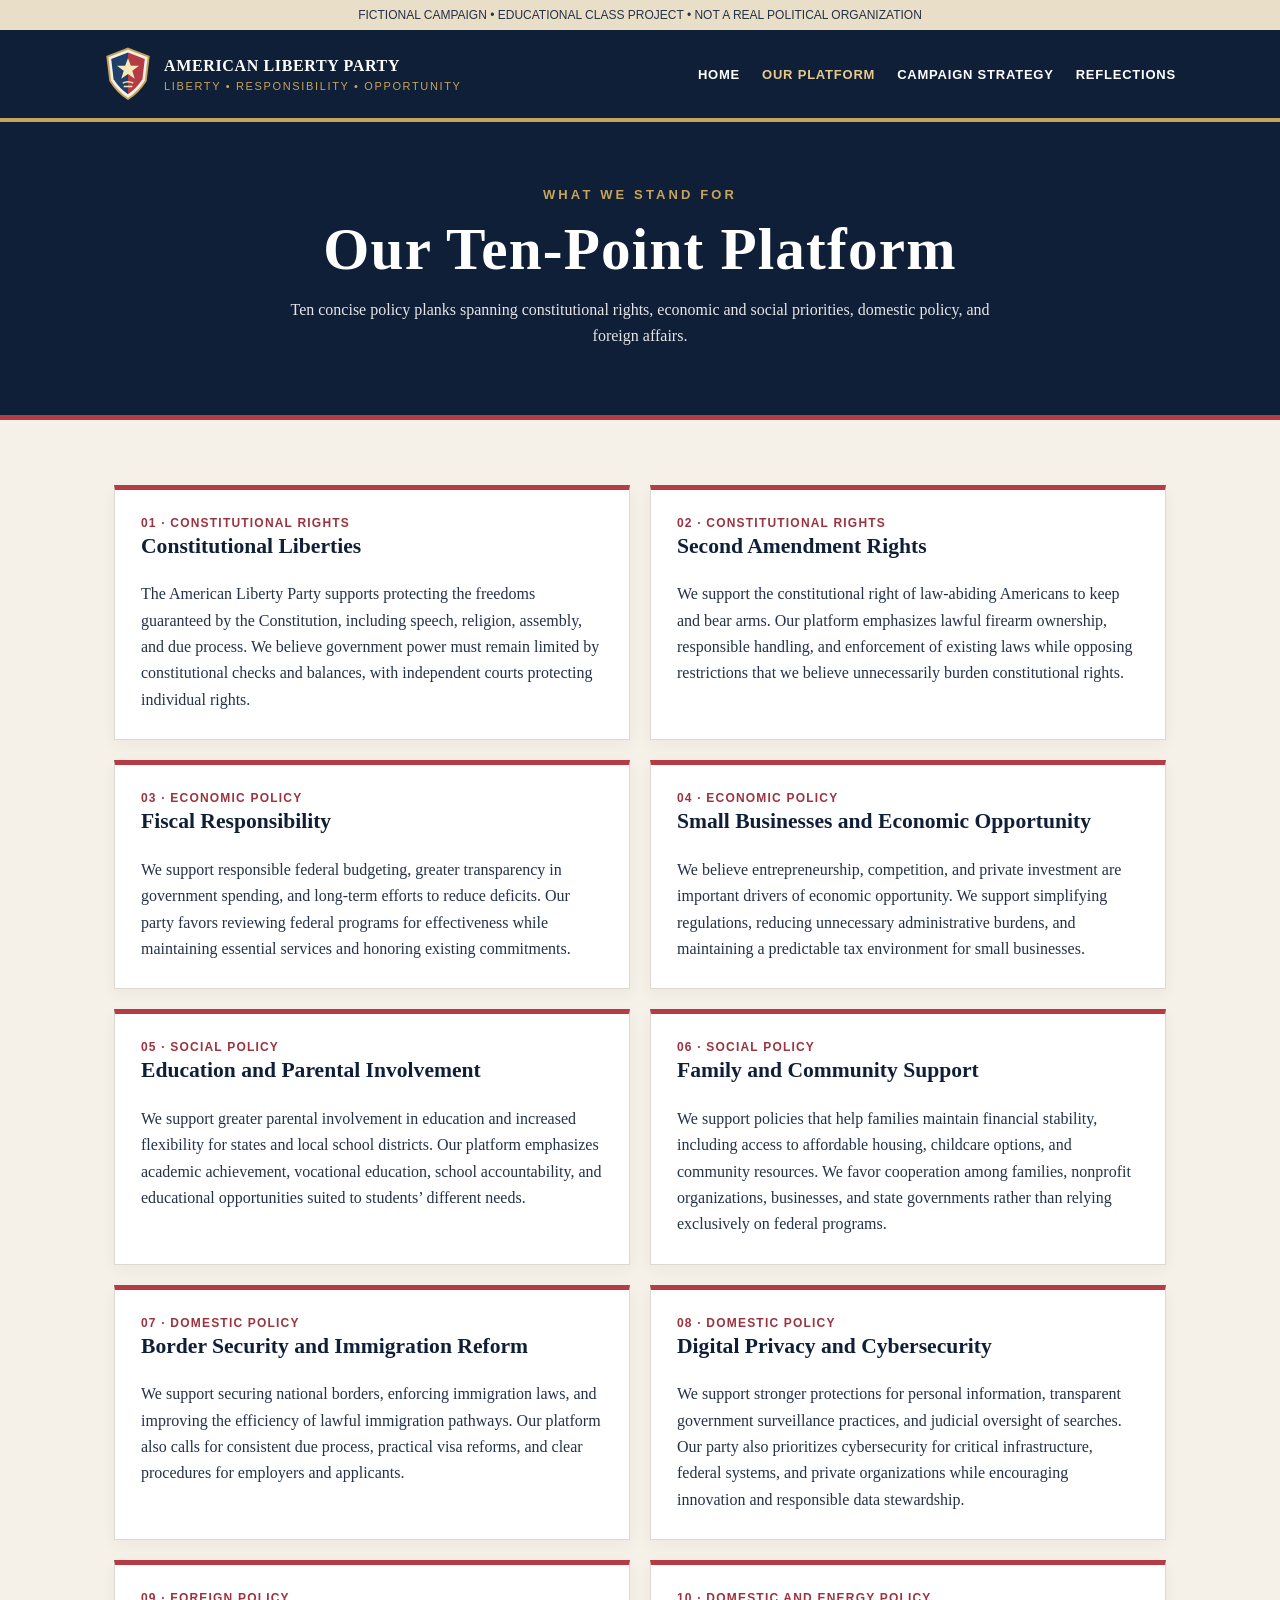
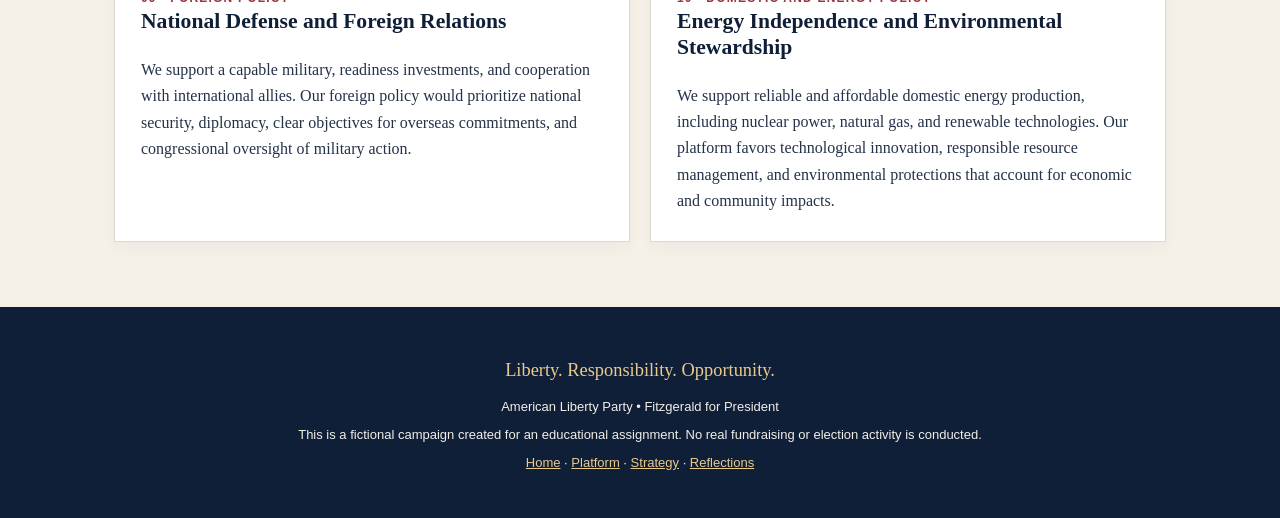
==== platform.html @ 37b35b10 "created website" ====
<!doctype html><html lang="en"><head><meta charset="utf-8"><meta name="viewport" content="width=device-width, initial-scale=1"><meta name="description" content="American Liberty Party fictional campaign website for a political science class project."><title>Our Platform | American Liberty Party</title><link rel="icon" href="assets/eagle-logo.svg" type="image/svg+xml"><link rel="stylesheet" href="css/style.css" defer></head><body><div class="notice">FICTIONAL CAMPAIGN • EDUCATIONAL CLASS PROJECT • NOT A REAL POLITICAL ORGANIZATION</div><header class="site-header"><div class="nav-wrap"><a class="brand" href="index.html"><img src="assets/eagle-logo.svg" alt="American Liberty Party eagle shield"><span>AMERICAN LIBERTY PARTY<small>LIBERTY • RESPONSIBILITY • OPPORTUNITY</small></span></a><button class="menu-button" aria-label="Toggle navigation" aria-expanded="false" aria-controls="site-nav">☰</button><nav class="nav-links" id="site-nav" aria-label="Main navigation"><a href="index.html">Home</a><a href="platform.html" aria-current="page">Our Platform</a><a href="strategy.html">Campaign Strategy</a><a href="reflection.html">Reflections</a></nav></div></header><main><section class="page-banner"><div class="eyebrow">What We Stand For</div><h1>Our Ten-Point Platform</h1><p>Ten concise policy planks spanning constitutional rights, economic and social priorities, domestic policy, and foreign affairs.</p></section><section class="container"><div class="policy-grid"><article class="card"><div class="number">01 · Constitutional Rights</div><h3>Constitutional Liberties</h3><p>The American Liberty Party supports protecting the freedoms guaranteed by the Constitution, including speech, religion, assembly, and due process. We believe government power must remain limited by constitutional checks and balances, with independent courts protecting individual rights.</p></article><article class="card"><div class="number">02 · Constitutional Rights</div><h3>Second Amendment Rights</h3><p>We support the constitutional right of law-abiding Americans to keep and bear arms. Our platform emphasizes lawful firearm ownership, responsible handling, and enforcement of existing laws while opposing restrictions that we believe unnecessarily burden constitutional rights.</p></article><article class="card"><div class="number">03 · Economic Policy</div><h3>Fiscal Responsibility</h3><p>We support responsible federal budgeting, greater transparency in government spending, and long-term efforts to reduce deficits. Our party favors reviewing federal programs for effectiveness while maintaining essential services and honoring existing commitments.</p></article><article class="card"><div class="number">04 · Economic Policy</div><h3>Small Businesses and Economic Opportunity</h3><p>We believe entrepreneurship, competition, and private investment are important drivers of economic opportunity. We support simplifying regulations, reducing unnecessary administrative burdens, and maintaining a predictable tax environment for small businesses.</p></article><article class="card"><div class="number">05 · Social Policy</div><h3>Education and Parental Involvement</h3><p>We support greater parental involvement in education and increased flexibility for states and local school districts. Our platform emphasizes academic achievement, vocational education, school accountability, and educational opportunities suited to students’ different needs.</p></article><article class="card"><div class="number">06 · Social Policy</div><h3>Family and Community Support</h3><p>We support policies that help families maintain financial stability, including access to affordable housing, childcare options, and community resources. We favor cooperation among families, nonprofit organizations, businesses, and state governments rather than relying exclusively on federal programs.</p></article><article class="card"><div class="number">07 · Domestic Policy</div><h3>Border Security and Immigration Reform</h3><p>We support securing national borders, enforcing immigration laws, and improving the efficiency of lawful immigration pathways. Our platform also calls for consistent due process, practical visa reforms, and clear procedures for employers and applicants.</p></article><article class="card"><div class="number">08 · Domestic Policy</div><h3>Digital Privacy and Cybersecurity</h3><p>We support stronger protections for personal information, transparent government surveillance practices, and judicial oversight of searches. Our party also prioritizes cybersecurity for critical infrastructure, federal systems, and private organizations while encouraging innovation and responsible data stewardship.</p></article><article class="card"><div class="number">09 · Foreign Policy</div><h3>National Defense and Foreign Relations</h3><p>We support a capable military, readiness investments, and cooperation with international allies. Our foreign policy would prioritize national security, diplomacy, clear objectives for overseas commitments, and congressional oversight of military action.</p></article><article class="card"><div class="number">10 · Domestic and Energy Policy</div><h3>Energy Independence and Environmental Stewardship</h3><p>We support reliable and affordable domestic energy production, including nuclear power, natural gas, and renewable technologies. Our platform favors technological innovation, responsible resource management, and environmental protections that account for economic and community impacts.</p></article></div></section></main><footer class="footer"><p class="motto">Liberty. Responsibility. Opportunity.</p><p>American Liberty Party • Fitzgerald for President</p><p>This is a fictional campaign created for an educational assignment. No real fundraising or election activity is conducted.</p><p><a href="index.html">Home</a> · <a href="platform.html">Platform</a> · <a href="strategy.html">Strategy</a> · <a href="reflection.html">Reflections</a></p></footer><script src="js/main.js" defer></script></body></html>
---- css/style.css ----
:root{--navy:#101f38;--red:#b33c45;--ivory:#f6f1e8;--gold:#c7a45a;--ink:#243249}*{box-sizing:border-box}html{scroll-behavior:smooth}body{margin:0;font-family:Georgia,'Times New Roman',serif;color:var(--ink);background:var(--ivory);line-height:1.65}a{color:inherit} .notice{background:#e9dfc8;color:#263247;text-align:center;font:12px Arial,sans-serif;padding:8px}.site-header{background:var(--navy);color:white;border-bottom:4px solid var(--gold)}.nav-wrap{max-width:1120px;margin:auto;padding:16px 24px;display:flex;align-items:center;justify-content:space-between;gap:20px}.brand{display:flex;align-items:center;gap:12px;text-decoration:none;font-weight:bold;line-height:1.2;letter-spacing:.04em}.brand img{width:48px;height:56px}.brand small{display:block;font:11px Arial,sans-serif;color:var(--gold);letter-spacing:.15em;margin-top:4px}.nav-links{display:flex;gap:22px;align-items:center}.nav-links a{text-decoration:none;font:700 13px Arial,sans-serif;text-transform:uppercase;letter-spacing:.06em}.nav-links a:hover,.nav-links a[aria-current=page]{color:#e7ca8b}.menu-button{display:none;background:transparent;color:white;border:1px solid #9ba6b7;border-radius:4px;padding:9px 12px;font-size:18px;cursor:pointer}.hero{background:linear-gradient(135deg,#101f38 0%,#213a5d 100%);color:white;text-align:center;padding:105px 24px 112px;border-bottom:7px solid var(--red)}.eyebrow{font:700 13px Arial,sans-serif;letter-spacing:.24em;text-transform:uppercase;color:var(--gold)}h1,h2,h3{line-height:1.2}h1{font-size:clamp(2.5rem,7vw,5.6rem);margin:16px auto;max-width:960px;letter-spacing:.02em}h2{font-size:clamp(1.9rem,4vw,2.7rem);color:var(--navy)}h3{font-size:1.35rem;color:var(--navy)}.hero h1{color:white}.hero .sub{font-size:clamp(1.2rem,3vw,1.8rem);color:#f3e8d5;letter-spacing:.05em}.hero p{max-width:700px;margin:20px auto 28px}.button{display:inline-block;background:var(--red);color:white;text-decoration:none;font:700 13px Arial,sans-serif;text-transform:uppercase;letter-spacing:.08em;padding:15px 22px;border:2px solid var(--red);margin:6px;border-radius:2px}.button.secondary{background:transparent;border-color:var(--gold);color:white}.button:hover{filter:brightness(1.12)}.container{max-width:1100px;margin:auto;padding:65px 24px}.intro{text-align:center;max-width:790px;margin:0 auto 38px}.intro p{font-size:1.08rem}.section-rule{height:3px;background:var(--gold);width:75px;margin:20px auto}.grid{display:grid;grid-template-columns:repeat(3,1fr);gap:22px}.card{background:#fff;border:1px solid #ded9d0;border-top:5px solid var(--red);padding:26px;box-shadow:0 5px 15px #101f380b}.card h3{margin-top:4px}.card .number{font:700 12px Arial,sans-serif;color:#9b3440;letter-spacing:.1em;text-transform:uppercase}.band{background:#e9e1d2}.page-banner{background:var(--navy);color:white;text-align:center;padding:65px 20px;border-bottom:5px solid var(--red)}.page-banner h1{font-size:clamp(2.3rem,5vw,3.7rem);margin:12px auto;color:white}.page-banner p{max-width:700px;margin:auto;color:#e5e5e5}.policy-grid{display:grid;grid-template-columns:repeat(2,1fr);gap:20px}.policy-grid .card{height:100%}.policy-grid p{margin-bottom:0}.strategy-section{background:white;border-left:5px solid var(--red);padding:25px 30px;margin:22px 0;box-shadow:0 4px 14px #101f380b}.strategy-section h2{font-size:1.7rem;margin-top:0}.strategy-section p{margin-bottom:0}.reflection{background:white;border:1px solid #ddd6ca;padding:30px;margin:24px 0}.reflection h2{margin-top:0}.placeholder{background:#f7f2e9;border:2px dashed #b8ab96;padding:20px;color:#5e5b56}.footer{background:var(--navy);color:#f1eee7;text-align:center;padding:35px 20px;font:13px Arial,sans-serif}.footer a{color:#e8ca8c}.footer .motto{font-family:Georgia,serif;font-size:1.15rem;color:#e8ca8c}.callout{background:var(--navy);color:white;padding:34px;text-align:center}.callout h2{color:white}.callout p{max-width:730px;margin:auto}.callout .button{margin-top:22px}.small{font:13px Arial,sans-serif;color:#647085}@media(max-width:800px){.grid{grid-template-columns:1fr}.policy-grid{grid-template-columns:1fr}.menu-button{display:block}.nav-wrap{flex-wrap:wrap}.nav-links{display:none;flex-basis:100%;flex-direction:column;align-items:flex-start;gap:0;padding:12px 0}.nav-links.open{display:flex}.nav-links a{display:block;padding:12px 0;width:100%}.hero{padding:70px 20px}.container{padding:45px 18px}.strategy-section{padding:22px}}
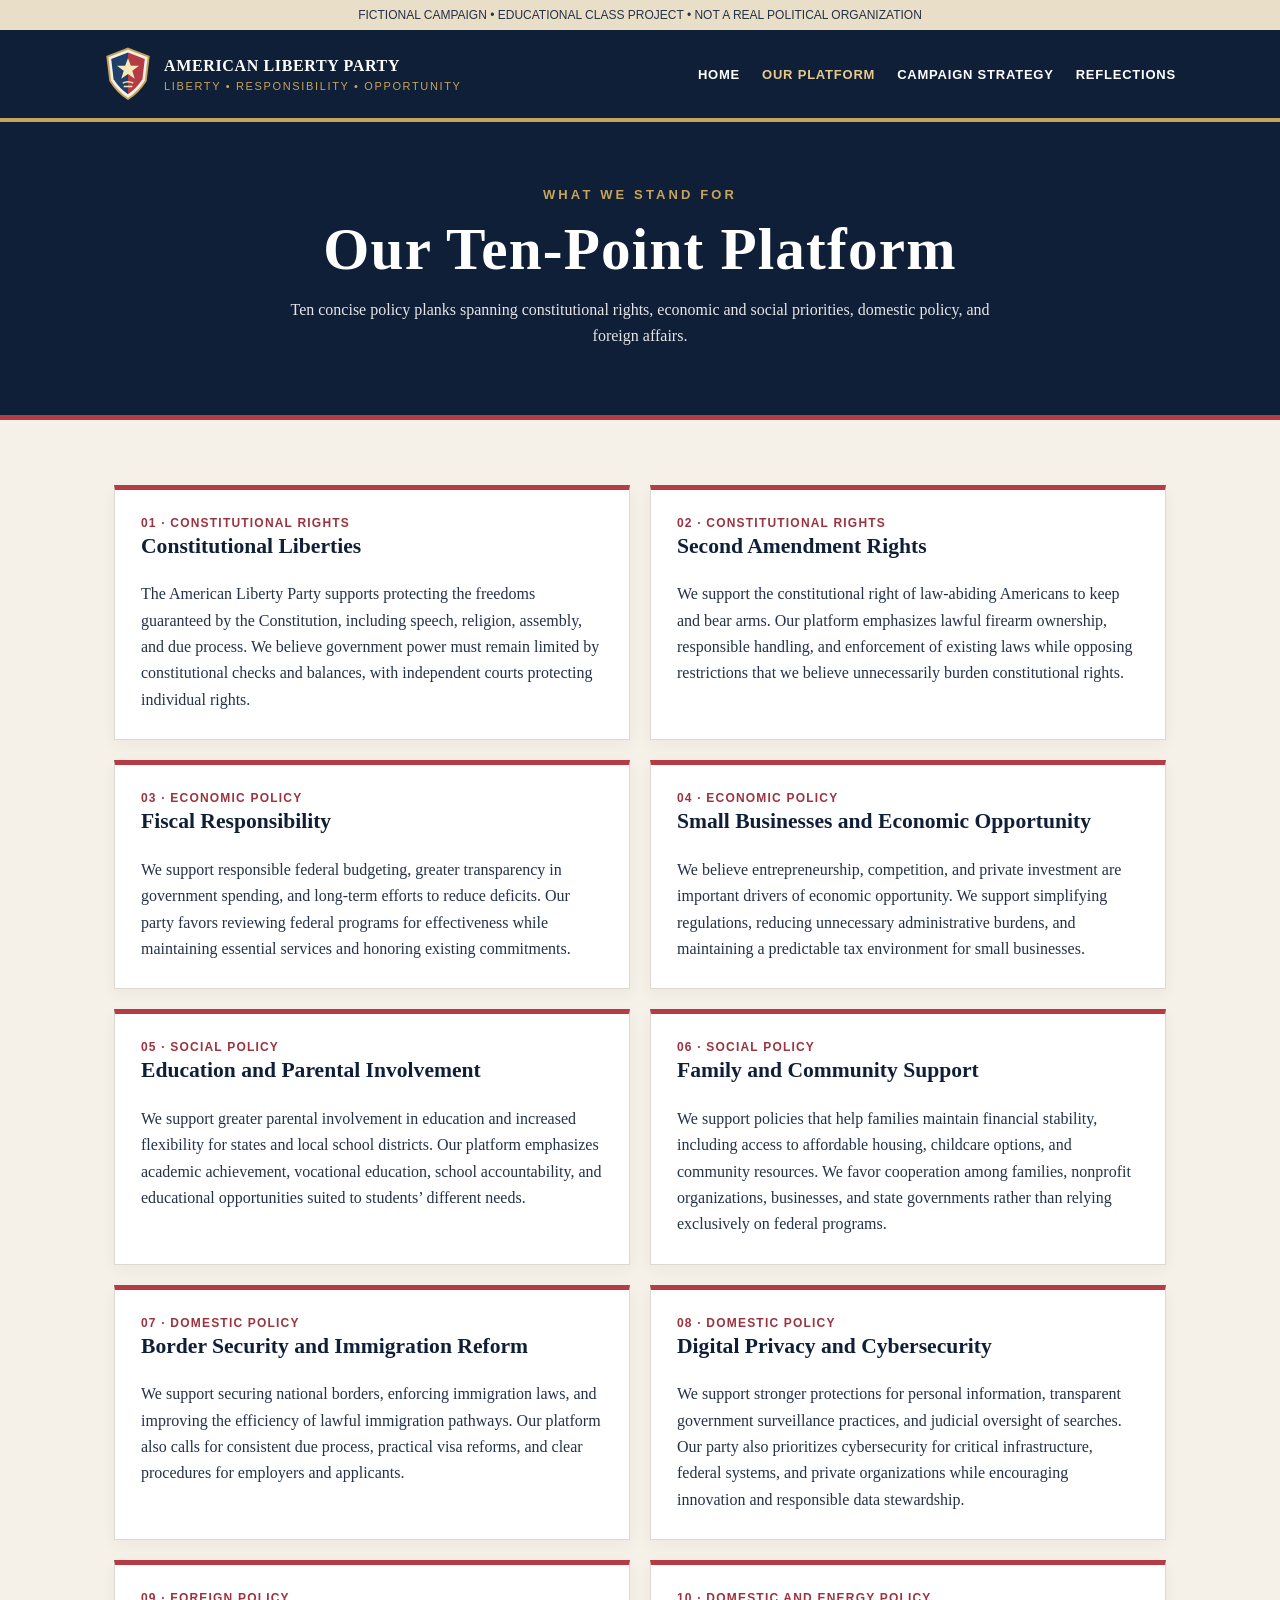
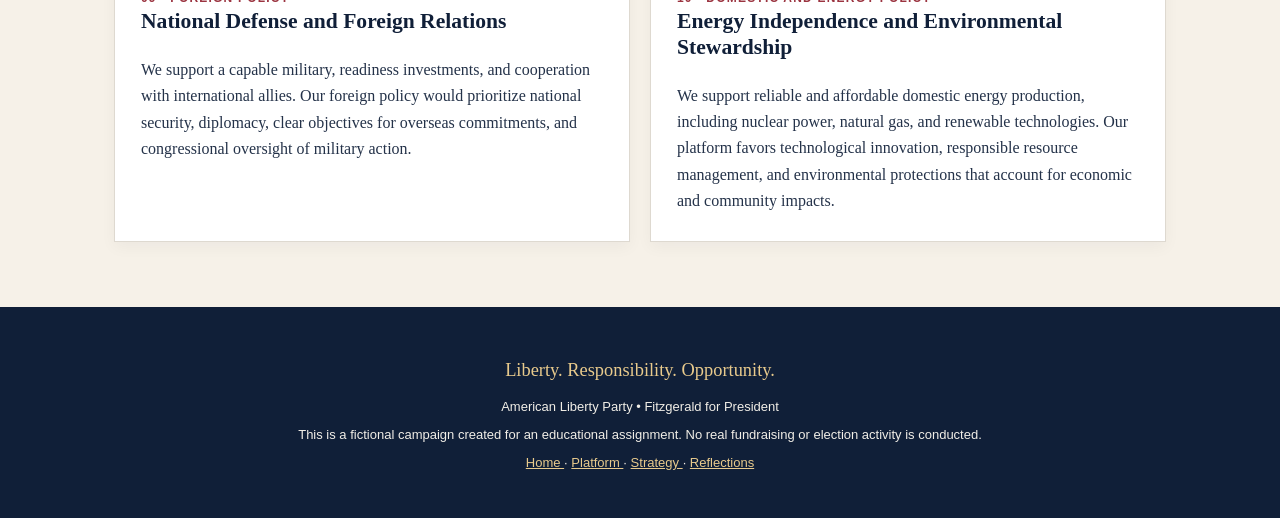
==== commit ad155f1f: "reformatted html, css, and js to be formatted better" ====
--- a/platform.html
+++ b/platform.html
@@ -1 +1,206 @@
-<!doctype html><html lang="en"><head><meta charset="utf-8"><meta name="viewport" content="width=device-width, initial-scale=1"><meta name="description" content="American Liberty Party fictional campaign website for a political science class project."><title>Our Platform | American Liberty Party</title><link rel="icon" href="assets/eagle-logo.svg" type="image/svg+xml"><link rel="stylesheet" href="css/style.css" defer></head><body><div class="notice">FICTIONAL CAMPAIGN • EDUCATIONAL CLASS PROJECT • NOT A REAL POLITICAL ORGANIZATION</div><header class="site-header"><div class="nav-wrap"><a class="brand" href="index.html"><img src="assets/eagle-logo.svg" alt="American Liberty Party eagle shield"><span>AMERICAN LIBERTY PARTY<small>LIBERTY • RESPONSIBILITY • OPPORTUNITY</small></span></a><button class="menu-button" aria-label="Toggle navigation" aria-expanded="false" aria-controls="site-nav">☰</button><nav class="nav-links" id="site-nav" aria-label="Main navigation"><a href="index.html">Home</a><a href="platform.html" aria-current="page">Our Platform</a><a href="strategy.html">Campaign Strategy</a><a href="reflection.html">Reflections</a></nav></div></header><main><section class="page-banner"><div class="eyebrow">What We Stand For</div><h1>Our Ten-Point Platform</h1><p>Ten concise policy planks spanning constitutional rights, economic and social priorities, domestic policy, and foreign affairs.</p></section><section class="container"><div class="policy-grid"><article class="card"><div class="number">01 · Constitutional Rights</div><h3>Constitutional Liberties</h3><p>The American Liberty Party supports protecting the freedoms guaranteed by the Constitution, including speech, religion, assembly, and due process. We believe government power must remain limited by constitutional checks and balances, with independent courts protecting individual rights.</p></article><article class="card"><div class="number">02 · Constitutional Rights</div><h3>Second Amendment Rights</h3><p>We support the constitutional right of law-abiding Americans to keep and bear arms. Our platform emphasizes lawful firearm ownership, responsible handling, and enforcement of existing laws while opposing restrictions that we believe unnecessarily burden constitutional rights.</p></article><article class="card"><div class="number">03 · Economic Policy</div><h3>Fiscal Responsibility</h3><p>We support responsible federal budgeting, greater transparency in government spending, and long-term efforts to reduce deficits. Our party favors reviewing federal programs for effectiveness while maintaining essential services and honoring existing commitments.</p></article><article class="card"><div class="number">04 · Economic Policy</div><h3>Small Businesses and Economic Opportunity</h3><p>We believe entrepreneurship, competition, and private investment are important drivers of economic opportunity. We support simplifying regulations, reducing unnecessary administrative burdens, and maintaining a predictable tax environment for small businesses.</p></article><article class="card"><div class="number">05 · Social Policy</div><h3>Education and Parental Involvement</h3><p>We support greater parental involvement in education and increased flexibility for states and local school districts. Our platform emphasizes academic achievement, vocational education, school accountability, and educational opportunities suited to students’ different needs.</p></article><article class="card"><div class="number">06 · Social Policy</div><h3>Family and Community Support</h3><p>We support policies that help families maintain financial stability, including access to affordable housing, childcare options, and community resources. We favor cooperation among families, nonprofit organizations, businesses, and state governments rather than relying exclusively on federal programs.</p></article><article class="card"><div class="number">07 · Domestic Policy</div><h3>Border Security and Immigration Reform</h3><p>We support securing national borders, enforcing immigration laws, and improving the efficiency of lawful immigration pathways. Our platform also calls for consistent due process, practical visa reforms, and clear procedures for employers and applicants.</p></article><article class="card"><div class="number">08 · Domestic Policy</div><h3>Digital Privacy and Cybersecurity</h3><p>We support stronger protections for personal information, transparent government surveillance practices, and judicial oversight of searches. Our party also prioritizes cybersecurity for critical infrastructure, federal systems, and private organizations while encouraging innovation and responsible data stewardship.</p></article><article class="card"><div class="number">09 · Foreign Policy</div><h3>National Defense and Foreign Relations</h3><p>We support a capable military, readiness investments, and cooperation with international allies. Our foreign policy would prioritize national security, diplomacy, clear objectives for overseas commitments, and congressional oversight of military action.</p></article><article class="card"><div class="number">10 · Domestic and Energy Policy</div><h3>Energy Independence and Environmental Stewardship</h3><p>We support reliable and affordable domestic energy production, including nuclear power, natural gas, and renewable technologies. Our platform favors technological innovation, responsible resource management, and environmental protections that account for economic and community impacts.</p></article></div></section></main><footer class="footer"><p class="motto">Liberty. Responsibility. Opportunity.</p><p>American Liberty Party • Fitzgerald for President</p><p>This is a fictional campaign created for an educational assignment. No real fundraising or election activity is conducted.</p><p><a href="index.html">Home</a> · <a href="platform.html">Platform</a> · <a href="strategy.html">Strategy</a> · <a href="reflection.html">Reflections</a></p></footer><script src="js/main.js" defer></script></body></html>+<!DOCTYPE html>
+<html lang="en">
+ <head>
+  <meta charset="utf-8"/>
+  <meta content="width=device-width, initial-scale=1" name="viewport"/>
+  <meta content="American Liberty Party fictional campaign website for a political science class project." name="description"/>
+  <title>
+   Our Platform | American Liberty Party
+  </title>
+  <link href="assets/eagle-logo.svg" rel="icon" type="image/svg+xml"/>
+  <link href="css/style.css" rel="stylesheet"/>
+ </head>
+ <body>
+  <div class="notice">
+   FICTIONAL CAMPAIGN &bull; EDUCATIONAL CLASS PROJECT &bull; NOT A REAL POLITICAL ORGANIZATION
+  </div>
+  <header class="site-header">
+   <div class="nav-wrap">
+    <a class="brand" href="index.html">
+     <img alt="American Liberty Party eagle shield" src="assets/eagle-logo.svg"/>
+     <span>
+      AMERICAN LIBERTY PARTY
+      <small>
+       LIBERTY &bull; RESPONSIBILITY &bull; OPPORTUNITY
+      </small>
+     </span>
+    </a>
+    <button aria-controls="site-nav" aria-expanded="false" aria-label="Toggle navigation" class="menu-button">
+     ☰
+    </button>
+    <nav aria-label="Main navigation" class="nav-links" id="site-nav">
+     <a href="index.html">
+      Home
+     </a>
+     <a aria-current="page" href="platform.html">
+      Our Platform
+     </a>
+     <a href="strategy.html">
+      Campaign Strategy
+     </a>
+     <a href="reflection.html">
+      Reflections
+     </a>
+    </nav>
+   </div>
+  </header>
+  <main>
+   <section class="page-banner">
+    <div class="eyebrow">
+     What We Stand For
+    </div>
+    <h1>
+     Our Ten-Point Platform
+    </h1>
+    <p>
+     Ten concise policy planks spanning constitutional rights, economic and social priorities, domestic policy, and foreign affairs.
+    </p>
+   </section>
+   <section class="container">
+    <div class="policy-grid">
+     <article class="card">
+      <div class="number">
+       01 &middot; Constitutional Rights
+      </div>
+      <h3>
+       Constitutional Liberties
+      </h3>
+      <p>
+       The American Liberty Party supports protecting the freedoms guaranteed by the Constitution, including speech, religion, assembly, and due process. We believe government power must remain limited by constitutional checks and balances, with independent courts protecting individual rights.
+      </p>
+     </article>
+     <article class="card">
+      <div class="number">
+       02 &middot; Constitutional Rights
+      </div>
+      <h3>
+       Second Amendment Rights
+      </h3>
+      <p>
+       We support the constitutional right of law-abiding Americans to keep and bear arms. Our platform emphasizes lawful firearm ownership, responsible handling, and enforcement of existing laws while opposing restrictions that we believe unnecessarily burden constitutional rights.
+      </p>
+     </article>
+     <article class="card">
+      <div class="number">
+       03 &middot; Economic Policy
+      </div>
+      <h3>
+       Fiscal Responsibility
+      </h3>
+      <p>
+       We support responsible federal budgeting, greater transparency in government spending, and long-term efforts to reduce deficits. Our party favors reviewing federal programs for effectiveness while maintaining essential services and honoring existing commitments.
+      </p>
+     </article>
+     <article class="card">
+      <div class="number">
+       04 &middot; Economic Policy
+      </div>
+      <h3>
+       Small Businesses and Economic Opportunity
+      </h3>
+      <p>
+       We believe entrepreneurship, competition, and private investment are important drivers of economic opportunity. We support simplifying regulations, reducing unnecessary administrative burdens, and maintaining a predictable tax environment for small businesses.
+      </p>
+     </article>
+     <article class="card">
+      <div class="number">
+       05 &middot; Social Policy
+      </div>
+      <h3>
+       Education and Parental Involvement
+      </h3>
+      <p>
+       We support greater parental involvement in education and increased flexibility for states and local school districts. Our platform emphasizes academic achievement, vocational education, school accountability, and educational opportunities suited to students&rsquo; different needs.
+      </p>
+     </article>
+     <article class="card">
+      <div class="number">
+       06 &middot; Social Policy
+      </div>
+      <h3>
+       Family and Community Support
+      </h3>
+      <p>
+       We support policies that help families maintain financial stability, including access to affordable housing, childcare options, and community resources. We favor cooperation among families, nonprofit organizations, businesses, and state governments rather than relying exclusively on federal programs.
+      </p>
+     </article>
+     <article class="card">
+      <div class="number">
+       07 &middot; Domestic Policy
+      </div>
+      <h3>
+       Border Security and Immigration Reform
+      </h3>
+      <p>
+       We support securing national borders, enforcing immigration laws, and improving the efficiency of lawful immigration pathways. Our platform also calls for consistent due process, practical visa reforms, and clear procedures for employers and applicants.
+      </p>
+     </article>
+     <article class="card">
+      <div class="number">
+       08 &middot; Domestic Policy
+      </div>
+      <h3>
+       Digital Privacy and Cybersecurity
+      </h3>
+      <p>
+       We support stronger protections for personal information, transparent government surveillance practices, and judicial oversight of searches. Our party also prioritizes cybersecurity for critical infrastructure, federal systems, and private organizations while encouraging innovation and responsible data stewardship.
+      </p>
+     </article>
+     <article class="card">
+      <div class="number">
+       09 &middot; Foreign Policy
+      </div>
+      <h3>
+       National Defense and Foreign Relations
+      </h3>
+      <p>
+       We support a capable military, readiness investments, and cooperation with international allies. Our foreign policy would prioritize national security, diplomacy, clear objectives for overseas commitments, and congressional oversight of military action.
+      </p>
+     </article>
+     <article class="card">
+      <div class="number">
+       10 &middot; Domestic and Energy Policy
+      </div>
+      <h3>
+       Energy Independence and Environmental Stewardship
+      </h3>
+      <p>
+       We support reliable and affordable domestic energy production, including nuclear power, natural gas, and renewable technologies. Our platform favors technological innovation, responsible resource management, and environmental protections that account for economic and community impacts.
+      </p>
+     </article>
+    </div>
+   </section>
+  </main>
+  <footer class="footer">
+   <p class="motto">
+    Liberty. Responsibility. Opportunity.
+   </p>
+   <p>
+    American Liberty Party &bull; Fitzgerald for President
+   </p>
+   <p>
+    This is a fictional campaign created for an educational assignment. No real fundraising or election activity is conducted.
+   </p>
+   <p>
+    <a href="index.html">
+     Home
+    </a>
+    &middot;
+    <a href="platform.html">
+     Platform
+    </a>
+    &middot;
+    <a href="strategy.html">
+     Strategy
+    </a>
+    &middot;
+    <a href="reflection.html">
+     Reflections
+    </a>
+   </p>
+  </footer>
+  <script defer="" src="js/main.js">
+  </script>
+ </body>
+</html>
+
--- a/css/style.css
+++ b/css/style.css
@@ -1 +1,392 @@
-:root{--navy:#101f38;--red:#b33c45;--ivory:#f6f1e8;--gold:#c7a45a;--ink:#243249}*{box-sizing:border-box}html{scroll-behavior:smooth}body{margin:0;font-family:Georgia,'Times New Roman',serif;color:var(--ink);background:var(--ivory);line-height:1.65}a{color:inherit} .notice{background:#e9dfc8;color:#263247;text-align:center;font:12px Arial,sans-serif;padding:8px}.site-header{background:var(--navy);color:white;border-bottom:4px solid var(--gold)}.nav-wrap{max-width:1120px;margin:auto;padding:16px 24px;display:flex;align-items:center;justify-content:space-between;gap:20px}.brand{display:flex;align-items:center;gap:12px;text-decoration:none;font-weight:bold;line-height:1.2;letter-spacing:.04em}.brand img{width:48px;height:56px}.brand small{display:block;font:11px Arial,sans-serif;color:var(--gold);letter-spacing:.15em;margin-top:4px}.nav-links{display:flex;gap:22px;align-items:center}.nav-links a{text-decoration:none;font:700 13px Arial,sans-serif;text-transform:uppercase;letter-spacing:.06em}.nav-links a:hover,.nav-links a[aria-current=page]{color:#e7ca8b}.menu-button{display:none;background:transparent;color:white;border:1px solid #9ba6b7;border-radius:4px;padding:9px 12px;font-size:18px;cursor:pointer}.hero{background:linear-gradient(135deg,#101f38 0%,#213a5d 100%);color:white;text-align:center;padding:105px 24px 112px;border-bottom:7px solid var(--red)}.eyebrow{font:700 13px Arial,sans-serif;letter-spacing:.24em;text-transform:uppercase;color:var(--gold)}h1,h2,h3{line-height:1.2}h1{font-size:clamp(2.5rem,7vw,5.6rem);margin:16px auto;max-width:960px;letter-spacing:.02em}h2{font-size:clamp(1.9rem,4vw,2.7rem);color:var(--navy)}h3{font-size:1.35rem;color:var(--navy)}.hero h1{color:white}.hero .sub{font-size:clamp(1.2rem,3vw,1.8rem);color:#f3e8d5;letter-spacing:.05em}.hero p{max-width:700px;margin:20px auto 28px}.button{display:inline-block;background:var(--red);color:white;text-decoration:none;font:700 13px Arial,sans-serif;text-transform:uppercase;letter-spacing:.08em;padding:15px 22px;border:2px solid var(--red);margin:6px;border-radius:2px}.button.secondary{background:transparent;border-color:var(--gold);color:white}.button:hover{filter:brightness(1.12)}.container{max-width:1100px;margin:auto;padding:65px 24px}.intro{text-align:center;max-width:790px;margin:0 auto 38px}.intro p{font-size:1.08rem}.section-rule{height:3px;background:var(--gold);width:75px;margin:20px auto}.grid{display:grid;grid-template-columns:repeat(3,1fr);gap:22px}.card{background:#fff;border:1px solid #ded9d0;border-top:5px solid var(--red);padding:26px;box-shadow:0 5px 15px #101f380b}.card h3{margin-top:4px}.card .number{font:700 12px Arial,sans-serif;color:#9b3440;letter-spacing:.1em;text-transform:uppercase}.band{background:#e9e1d2}.page-banner{background:var(--navy);color:white;text-align:center;padding:65px 20px;border-bottom:5px solid var(--red)}.page-banner h1{font-size:clamp(2.3rem,5vw,3.7rem);margin:12px auto;color:white}.page-banner p{max-width:700px;margin:auto;color:#e5e5e5}.policy-grid{display:grid;grid-template-columns:repeat(2,1fr);gap:20px}.policy-grid .card{height:100%}.policy-grid p{margin-bottom:0}.strategy-section{background:white;border-left:5px solid var(--red);padding:25px 30px;margin:22px 0;box-shadow:0 4px 14px #101f380b}.strategy-section h2{font-size:1.7rem;margin-top:0}.strategy-section p{margin-bottom:0}.reflection{background:white;border:1px solid #ddd6ca;padding:30px;margin:24px 0}.reflection h2{margin-top:0}.placeholder{background:#f7f2e9;border:2px dashed #b8ab96;padding:20px;color:#5e5b56}.footer{background:var(--navy);color:#f1eee7;text-align:center;padding:35px 20px;font:13px Arial,sans-serif}.footer a{color:#e8ca8c}.footer .motto{font-family:Georgia,serif;font-size:1.15rem;color:#e8ca8c}.callout{background:var(--navy);color:white;padding:34px;text-align:center}.callout h2{color:white}.callout p{max-width:730px;margin:auto}.callout .button{margin-top:22px}.small{font:13px Arial,sans-serif;color:#647085}@media(max-width:800px){.grid{grid-template-columns:1fr}.policy-grid{grid-template-columns:1fr}.menu-button{display:block}.nav-wrap{flex-wrap:wrap}.nav-links{display:none;flex-basis:100%;flex-direction:column;align-items:flex-start;gap:0;padding:12px 0}.nav-links.open{display:flex}.nav-links a{display:block;padding:12px 0;width:100%}.hero{padding:70px 20px}.container{padding:45px 18px}.strategy-section{padding:22px}}
+:root {
+    --navy:#101f38;
+    --red:#b33c45;
+    --ivory:#f6f1e8;
+    --gold:#c7a45a;
+    --ink:#243249
+}
+
+* {
+    box-sizing:border-box
+}
+
+html {
+    scroll-behavior:smooth
+}
+
+body {
+    margin:0;
+    font-family:Georgia,'Times New Roman',serif;
+    color:var(--ink);
+    background:var(--ivory);
+    line-height:1.65
+}
+
+a {
+    color:inherit
+}
+
+ .notice {
+    background:#e9dfc8;
+    color:#263247;
+    text-align:center;
+    font:12px Arial,sans-serif;
+    padding:8px
+}
+
+.site-header {
+    background:var(--navy);
+    color:white;
+    border-bottom:4px solid var(--gold)
+}
+
+.nav-wrap {
+    max-width:1120px;
+    margin:auto;
+    padding:16px 24px;
+    display:flex;
+    align-items:center;
+    justify-content:space-between;
+    gap:20px
+}
+
+.brand {
+    display:flex;
+    align-items:center;
+    gap:12px;
+    text-decoration:none;
+    font-weight:bold;
+    line-height:1.2;
+    letter-spacing:.04em
+}
+
+.brand img {
+    width:48px;
+    height:56px
+}
+
+.brand small {
+    display:block;
+    font:11px Arial,sans-serif;
+    color:var(--gold);
+    letter-spacing:.15em;
+    margin-top:4px
+}
+
+.nav-links {
+    display:flex;
+    gap:22px;
+    align-items:center
+}
+
+.nav-links a {
+    text-decoration:none;
+    font:700 13px Arial,sans-serif;
+    text-transform:uppercase;
+    letter-spacing:.06em
+}
+
+.nav-links a:hover,.nav-links a[aria-current=page] {
+    color:#e7ca8b
+}
+
+.menu-button {
+    display:none;
+    background:transparent;
+    color:white;
+    border:1px solid #9ba6b7;
+    border-radius:4px;
+    padding:9px 12px;
+    font-size:18px;
+    cursor:pointer
+}
+
+.hero {
+    background:linear-gradient(135deg,#101f38 0%,#213a5d 100%);
+    color:white;
+    text-align:center;
+    padding:105px 24px 112px;
+    border-bottom:7px solid var(--red)
+}
+
+.eyebrow {
+    font:700 13px Arial,sans-serif;
+    letter-spacing:.24em;
+    text-transform:uppercase;
+    color:var(--gold)
+}
+
+h1,h2,h3 {
+    line-height:1.2
+}
+
+h1 {
+    font-size:clamp(2.5rem,7vw,5.6rem);
+    margin:16px auto;
+    max-width:960px;
+    letter-spacing:.02em
+}
+
+h2 {
+    font-size:clamp(1.9rem,4vw,2.7rem);
+    color:var(--navy)
+}
+
+h3 {
+    font-size:1.35rem;
+    color:var(--navy)
+}
+
+.hero h1 {
+    color:white
+}
+
+.hero .sub {
+    font-size:clamp(1.2rem,3vw,1.8rem);
+    color:#f3e8d5;
+    letter-spacing:.05em
+}
+
+.hero p {
+    max-width:700px;
+    margin:20px auto 28px
+}
+
+.button {
+    display:inline-block;
+    background:var(--red);
+    color:white;
+    text-decoration:none;
+    font:700 13px Arial,sans-serif;
+    text-transform:uppercase;
+    letter-spacing:.08em;
+    padding:15px 22px;
+    border:2px solid var(--red);
+    margin:6px;
+    border-radius:2px
+}
+
+.button.secondary {
+    background:transparent;
+    border-color:var(--gold);
+    color:white
+}
+
+.button:hover {
+    filter:brightness(1.12)
+}
+
+.container {
+    max-width:1100px;
+    margin:auto;
+    padding:65px 24px
+}
+
+.intro {
+    text-align:center;
+    max-width:790px;
+    margin:0 auto 38px
+}
+
+.intro p {
+    font-size:1.08rem
+}
+
+.section-rule {
+    height:3px;
+    background:var(--gold);
+    width:75px;
+    margin:20px auto
+}
+
+.grid {
+    display:grid;
+    grid-template-columns:repeat(3,1fr);
+    gap:22px
+}
+
+.card {
+    background:#fff;
+    border:1px solid #ded9d0;
+    border-top:5px solid var(--red);
+    padding:26px;
+    box-shadow:0 5px 15px #101f380b
+}
+
+.card h3 {
+    margin-top:4px
+}
+
+.card .number {
+    font:700 12px Arial,sans-serif;
+    color:#9b3440;
+    letter-spacing:.1em;
+    text-transform:uppercase
+}
+
+.band {
+    background:#e9e1d2
+}
+
+.page-banner {
+    background:var(--navy);
+    color:white;
+    text-align:center;
+    padding:65px 20px;
+    border-bottom:5px solid var(--red)
+}
+
+.page-banner h1 {
+    font-size:clamp(2.3rem,5vw,3.7rem);
+    margin:12px auto;
+    color:white
+}
+
+.page-banner p {
+    max-width:700px;
+    margin:auto;
+    color:#e5e5e5
+}
+
+.policy-grid {
+    display:grid;
+    grid-template-columns:repeat(2,1fr);
+    gap:20px
+}
+
+.policy-grid .card {
+    height:100%
+}
+
+.policy-grid p {
+    margin-bottom:0
+}
+
+.strategy-section {
+    background:white;
+    border-left:5px solid var(--red);
+    padding:25px 30px;
+    margin:22px 0;
+    box-shadow:0 4px 14px #101f380b
+}
+
+.strategy-section h2 {
+    font-size:1.7rem;
+    margin-top:0
+}
+
+.strategy-section p {
+    margin-bottom:0
+}
+
+.reflection {
+    background:white;
+    border:1px solid #ddd6ca;
+    padding:30px;
+    margin:24px 0
+}
+
+.reflection h2 {
+    margin-top:0
+}
+
+.placeholder {
+    background:#f7f2e9;
+    border:2px dashed #b8ab96;
+    padding:20px;
+    color:#5e5b56
+}
+
+.footer {
+    background:var(--navy);
+    color:#f1eee7;
+    text-align:center;
+    padding:35px 20px;
+    font:13px Arial,sans-serif
+}
+
+.footer a {
+    color:#e8ca8c
+}
+
+.footer .motto {
+    font-family:Georgia,serif;
+    font-size:1.15rem;
+    color:#e8ca8c
+}
+
+.callout {
+    background:var(--navy);
+    color:white;
+    padding:34px;
+    text-align:center
+}
+
+.callout h2 {
+    color:white
+}
+
+.callout p {
+    max-width:730px;
+    margin:auto
+}
+
+.callout .button {
+    margin-top:22px
+}
+
+.small {
+    font:13px Arial,sans-serif;
+    color:#647085
+}
+
+@media(max-width:800px) {
+    .grid {
+    grid-template-columns:1fr
+}
+
+.policy-grid {
+    grid-template-columns:1fr
+}
+
+.menu-button {
+    display:block
+}
+
+.nav-wrap {
+    flex-wrap:wrap
+}
+
+.nav-links {
+    display:none;
+    flex-basis:100%;
+    flex-direction:column;
+    align-items:flex-start;
+    gap:0;
+    padding:12px 0
+}
+
+.nav-links.open {
+    display:flex
+}
+
+.nav-links a {
+    display:block;
+    padding:12px 0;
+    width:100%
+}
+
+.hero {
+    padding:70px 20px
+}
+
+.container {
+    padding:45px 18px
+}
+
+.strategy-section {
+    padding:22px
+}
+
+}
+
